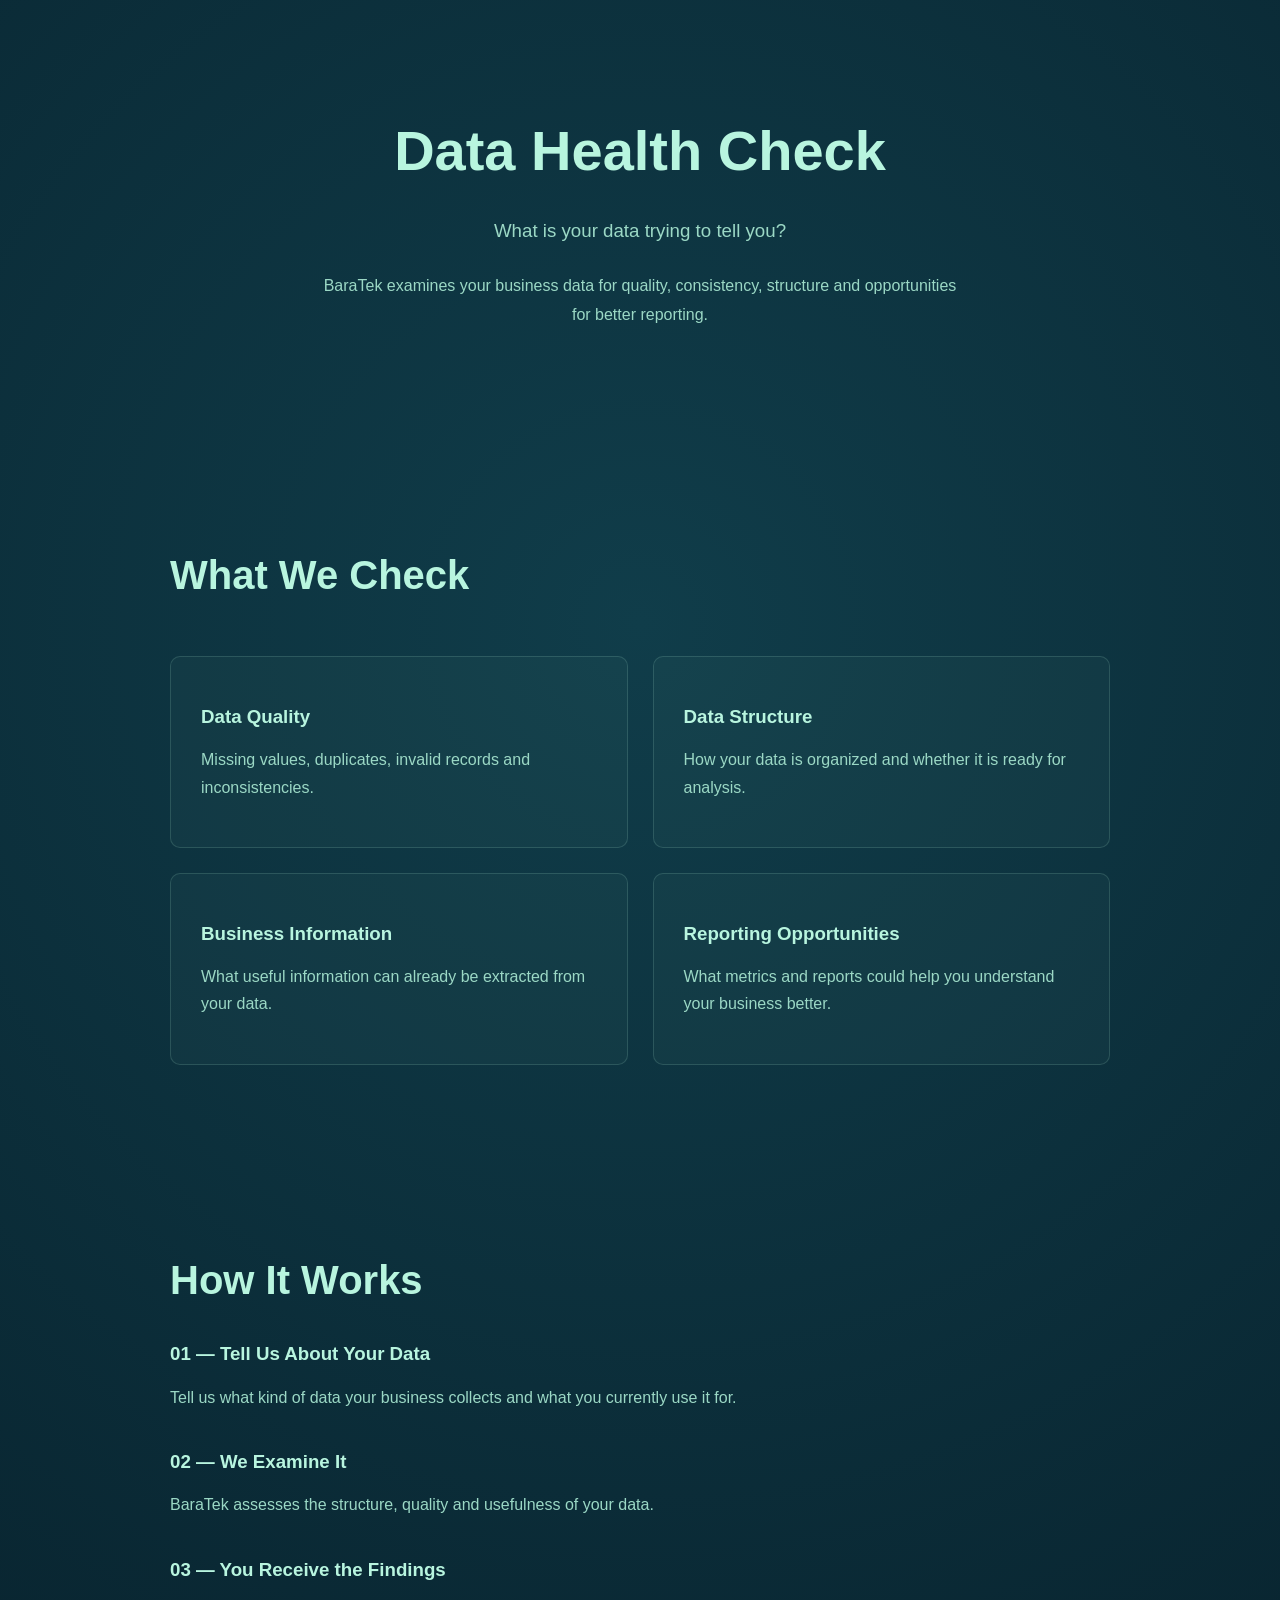
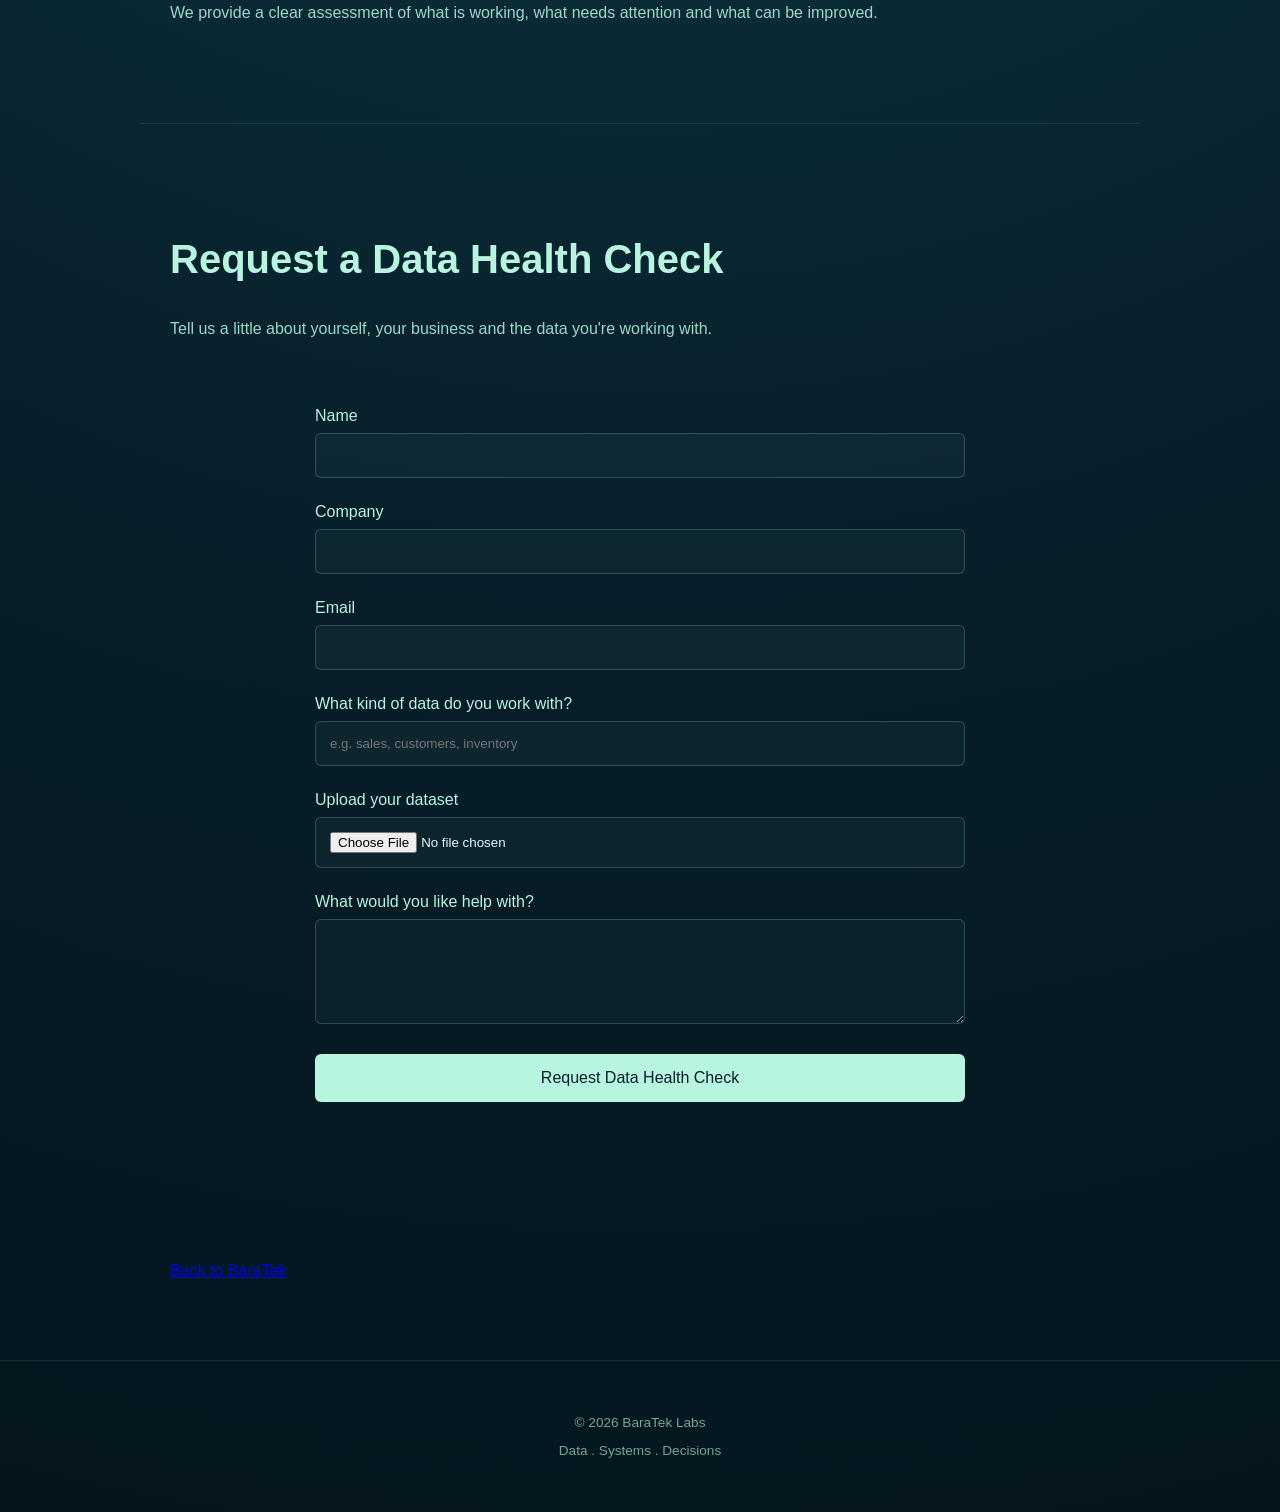
==== healthcheck.html @ 9053794a "Updated JavaScript logic for bt-website" ====
<!DOCTYPE html>
<html lang="en">

<head>
    <meta charset="UTF-8">
    <meta name="viewport" content="width=device-width, initial-scale=1.0">

    <title>Data Health Check | BaraTek Labs</title>

    <link rel="stylesheet" href="style.css">
</head>

<body>

    <!-- INTRODUCTION -->

    <div id="health-intro">

        <h1>Data Health Check</h1>

        <h3>What is your data trying to tell you?</h3>

        <p>
            BaraTek examines your business data for quality,
            consistency, structure and opportunities for better reporting.
        </p>

    </div>


    <!-- WHAT WE CHECK -->

    <div id="health-process">

        <h2>What We Check</h2>


        <div id="quality-check">

            <h3>Data Quality</h3>

            <p>
                Missing values, duplicates, invalid records
                and inconsistencies.
            </p>

        </div>


        <div id="structure-check">

            <h3>Data Structure</h3>

            <p>
                How your data is organized and whether it
                is ready for analysis.
            </p>

        </div>


        <div id="business-check">

            <h3>Business Information</h3>

            <p>
                What useful information can already be
                extracted from your data.
            </p>

        </div>


        <div id="reporting-check">

            <h3>Reporting Opportunities</h3>

            <p>
                What metrics and reports could help you
                understand your business better.
            </p>

        </div>

    </div>


    <!-- THE PROCESS -->

    <div id="process">

        <h2>How It Works</h2>

        <h3>01 — Tell Us About Your Data</h3>

        <p>
            Tell us what kind of data your business collects
            and what you currently use it for.
        </p>


        <h3>02 — We Examine It</h3>

        <p>
            BaraTek assesses the structure, quality and
            usefulness of your data.
        </p>


        <h3>03 — You Receive the Findings</h3>

        <p>
            We provide a clear assessment of what is working,
            what needs attention and what can be improved.
        </p>

    </div>


    <!-- REQUEST FORM -->

    <div id="health-action">

        <h2>Request a Data Health Check</h2>

        <p>
            Tell us a little about yourself, your business
            and the data you're working with.
        </p>


        <form id="health-form">

            <label for="name">
                Name
            </label>

            <input
                type="text"
                id="name"
                name="name"
            >


            <label for="company">
                Company
            </label>

            <input
                type="text"
                id="company"
                name="company"
            >


            <label for="email">
                Email
            </label>

            <input
                type="email"
                id="email"
                name="email"
            >


            <label for="data-type">
                What kind of data do you work with?
            </label>

            <input
                type="text"
                id="data-type"
                name="data-type"
                placeholder="e.g. sales, customers, inventory"
            >
            <label for="dataset">
            Upload your dataset
            </label>

            <input
            type="file"
            id="dataset"
            name="dataset"
            accept=".csv"
            >

            <label for="problem">
                What would you like help with?
            </label>

            <textarea
                id="problem"
                name="problem"
                rows="5"
            ></textarea>


            <button type="submit">
                Request Data Health Check
            </button>

        </form>
<div id="health-results">

    <h2>Data Health Check Results</h2>

    <div id="summary-results">

        <div>
            <h3>Dataset</h3>
            <p id="result-filename"></p>
        </div>

        <div>
            <h3>Rows</h3>
            <p id="result-rows"></p>
        </div>

        <div>
            <h3>Columns</h3>
            <p id="result-columns"></p>
        </div>

        <div>
            <h3>Completeness</h3>
            <p id="result-completeness"></p>
        </div>

        <div>
            <h3>Missing Values</h3>
            <p id="result-missing"></p>
        </div>

        <div>
            <h3>Duplicate Rows</h3>
            <p id="result-duplicates"></p>
        </div>

    </div>

    <h2>Column Analysis</h2>

    <div id="column-results"></div>

</div>
    </div>


    <!-- BACK TO MAIN SITE -->

    <div id="back">

        <a href="index.html">
            Back to BaraTek
        </a>

    </div>


    <!-- FOOTER -->

    <footer>

        <p>
            © 2026 BaraTek Labs
        </p>

        <p>
            Data . Systems . Decisions
        </p>

    </footer>

<script src="js/main.js"></script>
</body>

</html>
---- style.css ----
* {
    box-sizing: border-box;
}
html,
body {
    overflow-x: hidden;
}
body {
    margin: 0;

    color: #dffdf5;
    background: radial-gradient(
    circle at 50% 20%,
    #103d4a,
    #071f2a 60%,
    #04151d
);

    font-family: Arial, sans-serif;
}
#navbar {
    width: 100%;
    padding: 25px 40px;
    display: flex;
    justify-content: space-between;
    align-items: center;
}

#logo {
    color: #b8f5df;
    text-decoration: none;
    font-size: 1.3rem;
    font-weight: bold;
}

#nav-links {
    display: flex;
    gap: 30px;
}

#nav-links a {
    color: #9bd8c5;
    text-decoration: none;
}

#nav-links a:hover {
    color: #b8f5df;
}
#intro{
    text-align: center;
    color: #b8f5df;
    margin-top: 150px;
    margin-bottom: 200px;
    animation: float 5s ease-in-out infinite;
}
#intro::before {
    content: "";
    position: absolute;
    width: 250px;
    height: 250px;
    background: rgba(184, 245, 223, 0.08);
    border-radius: 50%;
    filter: blur(80px);
    left: 50%;
    top: 40%;
    transform: translate(-50%, -50%);
    z-index: -1;
}
#intro::after {
    content: "·    ·       ·        ·    ·";
    position: absolute;
    left: 50%;
    top: 15%;
    transform: translateX(-50%);
    color: rgba(184, 245, 223, 0.25);
    font-size: 1.5rem;
    letter-spacing: 20px;
    white-space: nowrap;
    animation: drift 8s ease-in-out infinite;
    z-index: -1;
}
#intro h1{
    animation: glow 4s ease-in-out infinite;
    font-size: 4rem;
    margin-bottom: 10px;
    text-shadow: 0 0 10px rgba(184, 245, 223, 0.35);
}
#intro h4 {
    font-size: 1.2rem;

    letter-spacing: 5px;

    font-weight: normal;

    margin-top: 0;
}
#intro p {
    max-width: 600px;

    margin: 30px auto;

    line-height: 1.7;

    color: #9bd8c5;
}
#services,
#health-check,
#contact {
    max-width: 1000px;

    margin: 0 auto;

    padding: 100px 30px;
}
#services h2,
#health-check h2,
#contact h2 {
    color: #b8f5df;

    font-size: 2.5rem;

    margin-bottom: 40px;
}
#services p,
#health-check p,
#contact p {
    color: #9bd8c5;

    line-height: 1.7;
}
#analytics,
#data-cleaning,
#data-solutions,
#reporting,
#data-quality {
     transition: transform 0.3s ease,
                border-color 0.3s ease;

    padding: 30px;

    margin-bottom: 20px;

    border: 1px solid rgba(184, 245, 223, 0.15);

    border-radius: 12px;

    background-color: rgba(184, 245, 223, 0.03);
}
#analytics:hover,
#data-cleaning:hover,
#data-solutions:hover,
#reporting:hover,
#data-quality:hover {
    transform: translateY(-5px);

    border-color: rgba(184, 245, 223, 0.5);
}
#analytics h3,
#data-cleaning h3,
#data-solutions h3,
#reporting h3,
#data-quality h3 {
    color: #b8f5df;

    margin-top: 0;
}
#health-check {
    text-align: center;

    margin-top: 100px;
    margin-bottom: 100px;

    border-top: 1px solid rgba(184, 245, 223, 0.15);
    border-bottom: 1px solid rgba(184, 245, 223, 0.15);
}
#health-check a {
    display: inline-block;

    margin-top: 30px;

    padding: 15px 25px;

    color: #071f2a;

    background-color: #b8f5df;

    text-decoration: none;

    border-radius: 8px;

    transition: transform 0.3s ease,
                box-shadow 0.3s ease;
}
#health-check a:hover {
    transform: translateY(-3px);

    box-shadow: 0 0 25px rgba(184, 245, 223, 0.35);
}
#contact {
    text-align: center;
}
footer {
    text-align: center;

    padding: 40px 20px;

    color: #6fa995;

    font-size: 0.85rem;

    border-top: 1px solid rgba(184, 245, 223, 0.1);
}
@keyframes float {
    0% {
        transform: translateY(0);
    }

    50% {
        transform: translateY(-10px);
    }

    100% {
        transform: translateY(0);
    }
}
@keyframes drift {
    0% {
        transform: translateX(-50%) translateY(0);
        opacity: 0.3;
    }

    50% {
        transform: translateX(-47%) translateY(-8px);
        opacity: 0.6;
    }

    100% {
        transform: translateX(-50%) translateY(0);
        opacity: 0.3;
    }
}
@keyframes glow {
    0% {
        text-shadow: 0 0 20px rgba(184, 245, 223, 0.25);
    }

    50% {
        text-shadow: 0 0 35px rgba(184, 245, 223, 0.5);
    }

    100% {
        text-shadow: 0 0 20px rgba(184, 245, 223, 0.25);
    }
}
/* FOUNDER */

#founder {
        border-top: 1px solid rgba(184, 245, 223, 0.08);
    border-bottom: 1px solid rgba(184, 245, 223, 0.08);
    max-width: 1000px;
    margin: 0 auto;
    padding: 100px 30px;
    display: flex;
    align-items: center;
    gap: 70px;
}

#founder-photo {
    flex: 1;
    position: relative;
}

#founder-photo img {
    border: 1px solid rgba(184, 245, 223, 0.25);
    border-radius: 5px;
    box-shadow: 0 0 40px rgba(184, 245, 223, 0.08);
    width: 100%;
    max-width: 300px;
    display: block;
}

#founder-message {
    flex: 1;
}

#founder-message h2 {
    color: #b8f5df;
    font-size: 2.5rem;
    margin-bottom: 10px;
}

#founder-message h4 {
    color: #6fa995;
    font-weight: normal;
    letter-spacing: 3px;
    margin-top: 0;
    margin-bottom: 30px;
}

#founder-message p {
    color: #9bd8c5;
    line-height: 1.8;
    margin-bottom: 20px;
}
#health-results {
    max-width: 1000px;
    margin: 0 auto;
    padding: 80px 30px;
    border-top: 1px solid rgba(184, 245, 223, 0.1);
}

#health-results h2 {
    color: #b8f5df;
    font-size: 2.5rem;
    margin-bottom: 40px;
}

#summary-results {
    display: grid;
    grid-template-columns: repeat(3, 1fr);
    gap: 20px;
    margin-bottom: 60px;
}

#summary-results > div {
    padding: 25px;
    border: 1px solid rgba(184, 245, 223, 0.15);
    background-color: rgba(184, 245, 223, 0.03);
    border-radius: 10px;
}

#summary-results h3 {
    color: #b8f5df;
    font-size: 0.9rem;
    font-weight: normal;
    letter-spacing: 1px;
}

#summary-results p {
    color: #dffdf5;
    font-size: 1.4rem;
    margin-bottom: 0;
}

#column-results {
    overflow-x: auto;
}

#column-results table {
    width: 100%;
    border-collapse: collapse;
}

#column-results th,
#column-results td {
    padding: 15px;
    text-align: left;
    border-bottom: 1px solid rgba(184, 245, 223, 0.1);
}

#column-results th {
    color: #b8f5df;
}

#column-results td {
    color: #9bd8c5;
}

#health-results {
    display: none;
}

@media (max-width: 700px) {

    #summary-results {
        grid-template-columns: 1fr;
    }

}
@media (max-width: 700px) {
    #health-intro,
#health-process,
#process,
#health-action,
#back {
    padding: 60px 25px;
}

#health-intro h1 {
    font-size: 2.5rem;
}

#health-process {
    grid-template-columns: 1fr;
}

#health-process h2 {
    grid-column: auto;
}

#process h2,
#health-action h2 {
    font-size: 2rem;
}
    #navbar {
    padding: 20px 25px;
}

#nav-links {
    gap: 15px;
}

#nav-links a {
    font-size: 0.85rem;
}
    #intro {
        margin-top: 100px;
        margin-bottom: 100px;
        padding: 0 20px;
    }

    #intro h1 {
        font-size: 2.5rem;
    }

    #intro h4 {
        font-size: 0.9rem;
        letter-spacing: 3px;
    }

    #founder {
        flex-direction: column;
        padding: 70px 25px;
        gap: 40px;
    }

    #founder-photo img {
        max-width: 100%;
    }

    #founder-message h2 {
        font-size: 2rem;
    }

    #services,
    #health-check,
    #contact {
        padding: 70px 25px;
    }

    #services h2,
    #health-check h2,
    #contact h2 {
        font-size: 2rem;
    }
}
/* HEALTH CHECK PAGE */

#health-intro,
#health-process,
#process,
#health-action,
#back {
    max-width: 1000px;
    margin: 0 auto;
    padding: 80px 30px;
}

#health-intro {
    text-align: center;
}

#health-intro h1 {
    color: #b8f5df;
    font-size: 3.5rem;
}

#health-intro h3 {
    color: #9bd8c5;
    font-weight: normal;
}

#health-intro p {
    max-width: 650px;
    margin: 30px auto;
    line-height: 1.8;
    color: #9bd8c5;
}
#health-process {
    display: grid;
    grid-template-columns: repeat(2, 1fr);
    gap: 25px;
}

#health-process h2 {
    grid-column: 1 / -1;
    color: #b8f5df;
    font-size: 2.5rem;
}

#quality-check,
#structure-check,
#business-check,
#reporting-check {
    padding: 30px;
    border: 1px solid rgba(184, 245, 223, 0.15);
    background-color: rgba(184, 245, 223, 0.03);
    border-radius: 10px;
}

#health-process h3 {
    color: #b8f5df;
}

#health-process p {
    color: #9bd8c5;
    line-height: 1.7;
}
#process h2,
#health-action h2 {
    color: #b8f5df;
    font-size: 2.5rem;
}

#process h3 {
    color: #b8f5df;
    margin-top: 40px;
}

#process p {
    color: #9bd8c5;
    line-height: 1.7;
}
#health-action {
    border-top: 1px solid rgba(184, 245, 223, 0.1);
}

#health-action > p {
    color: #9bd8c5;
    line-height: 1.7;
}

#health-action form {
    display: flex;
    flex-direction: column;
    margin-top: 40px;
    max-width: 650px;
    margin-left: auto;
    margin-right: auto;
}

#health-action label {
    color: #b8f5df;
    margin-top: 25px;
    margin-bottom: 8px;
}

#health-action input,
#health-action textarea {
    padding: 14px;
    color: #dffdf5;
    background-color: rgba(184, 245, 223, 0.04);
    border: 1px solid rgba(184, 245, 223, 0.2);
    border-radius: 6px;
    font-family: inherit;
}

#health-action input:focus,
#health-action textarea:focus {
    outline: none;
    border-color: #b8f5df;
}

#health-action button {
    margin-top: 30px;
    padding: 15px;
    border: none;
    border-radius: 6px;
    color: #071f2a;
    background-color: #b8f5df;
    font-size: 1rem;
    cursor: pointer;
}
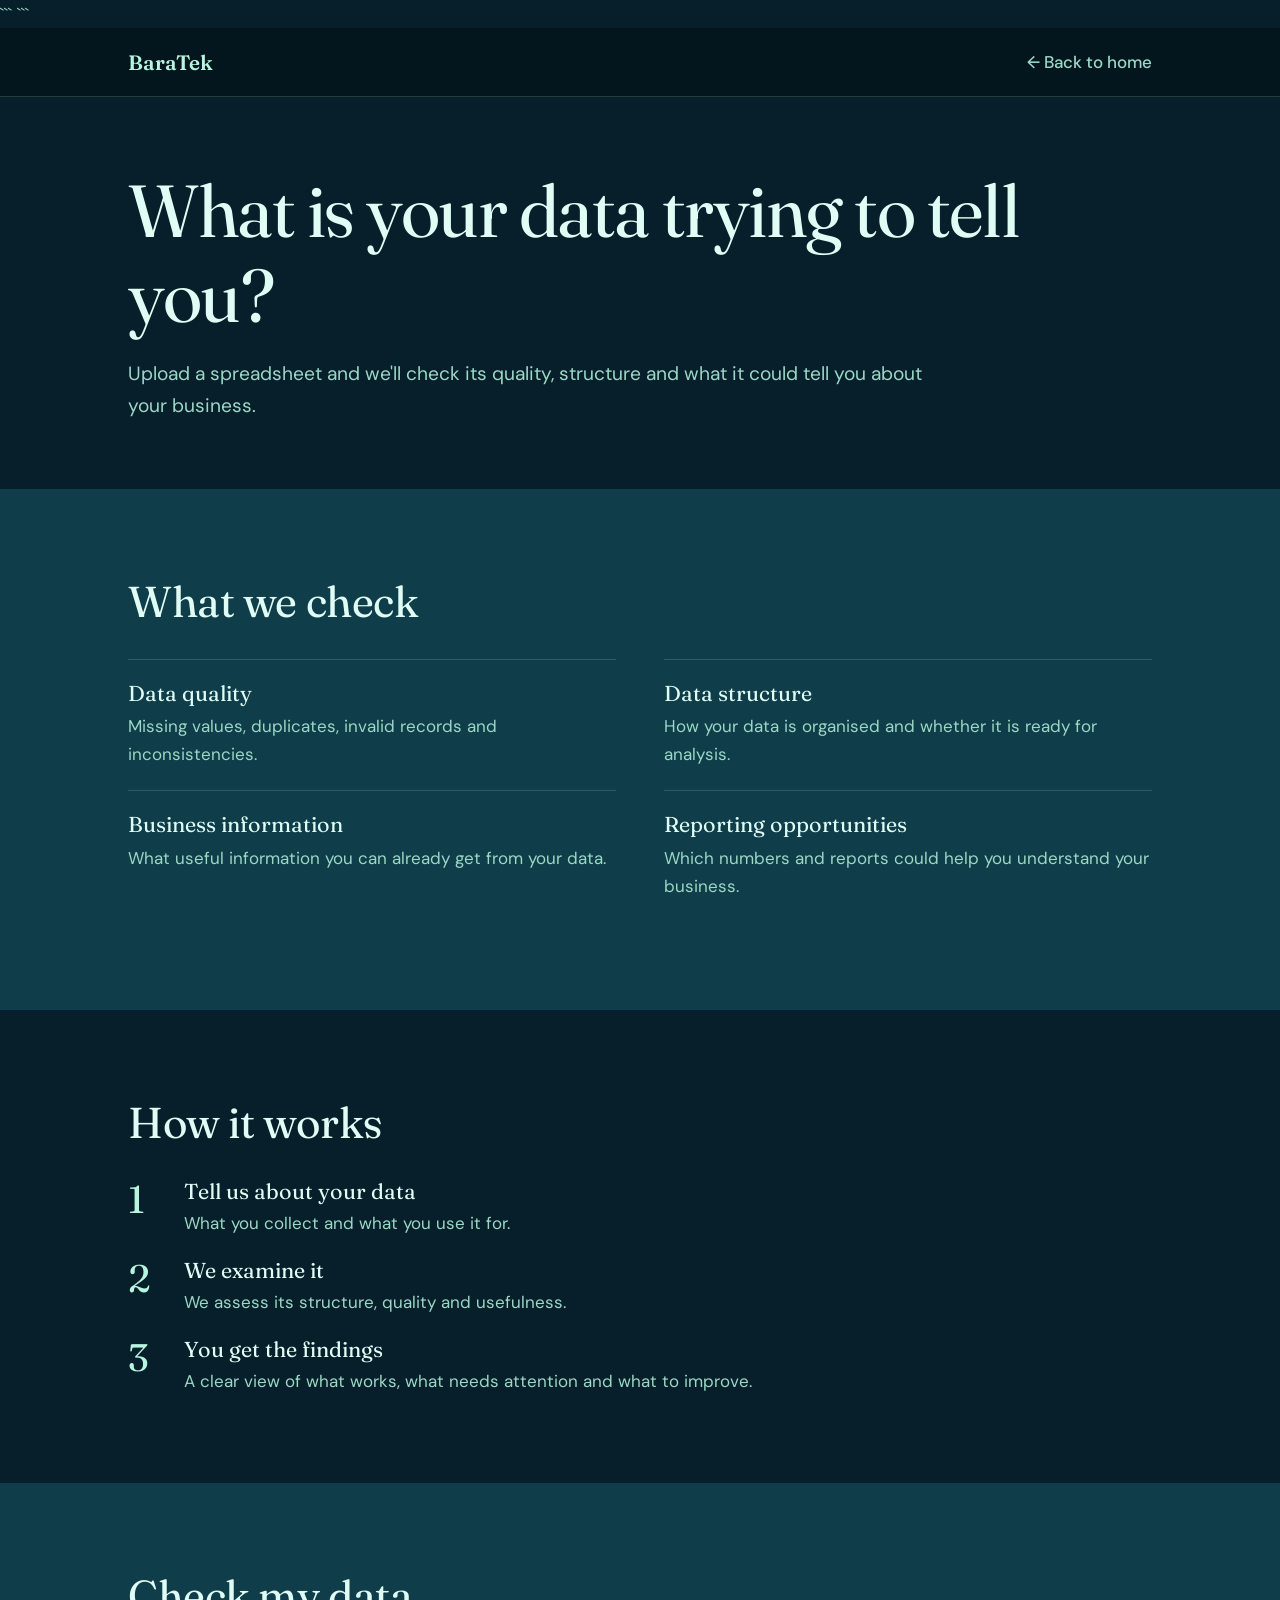
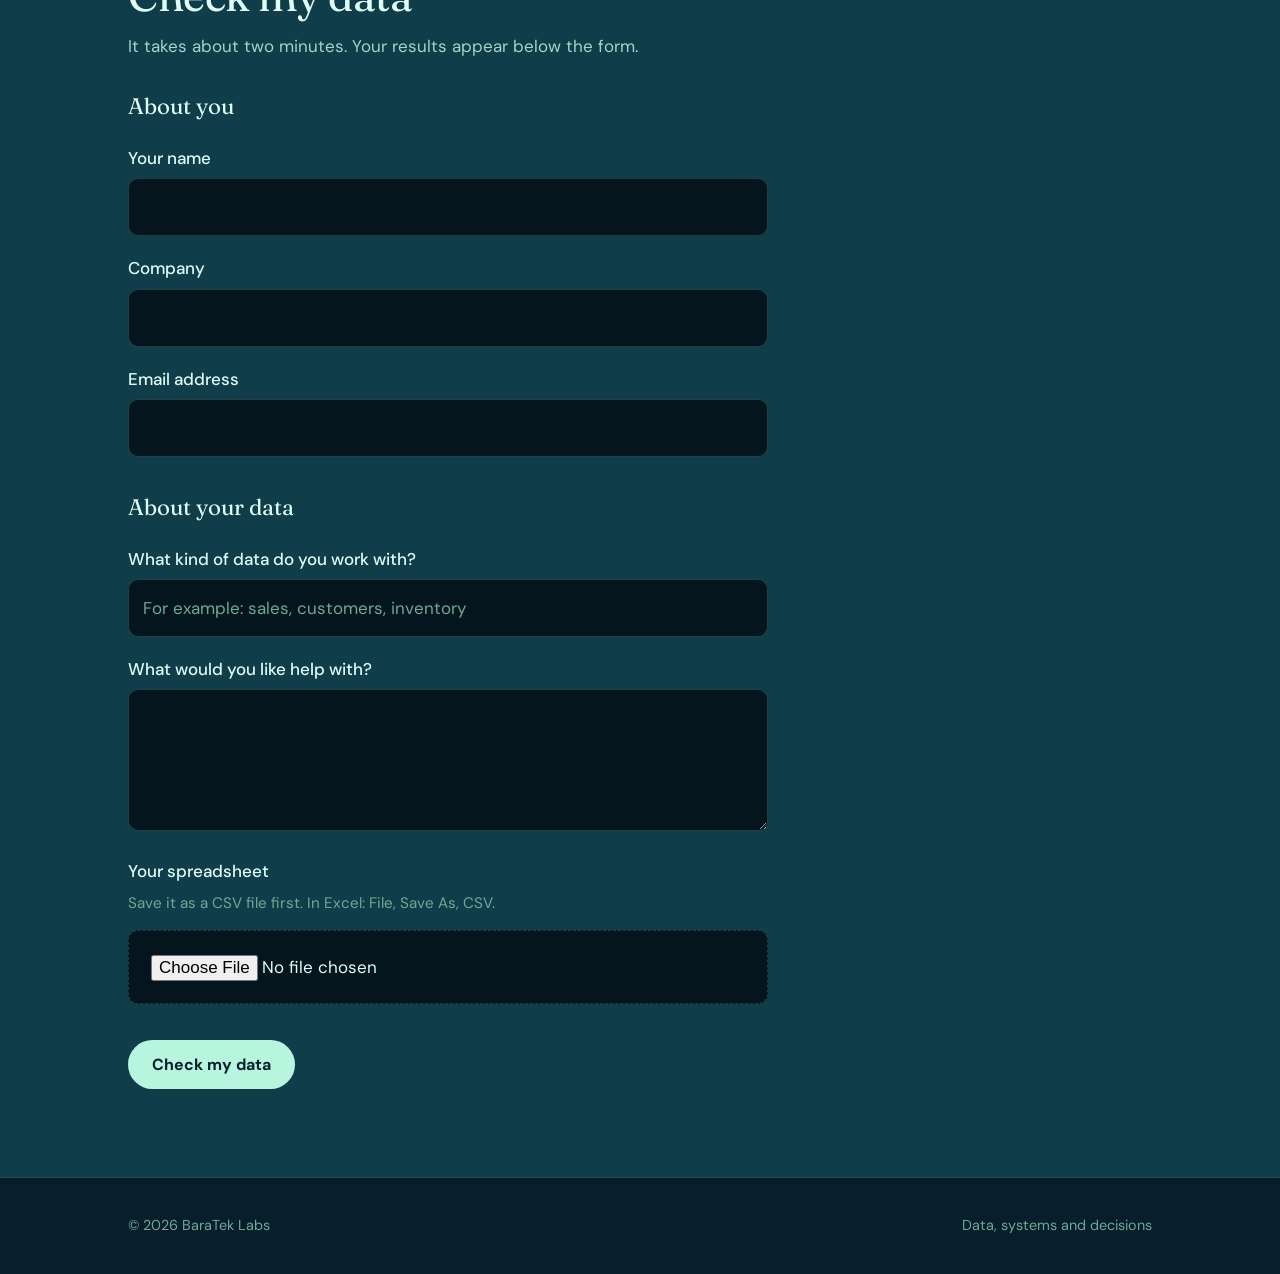
==== commit 41394b57: "Add files via upload" ====
--- a/healthcheck.html
+++ b/healthcheck.html
@@ -1,278 +1,134 @@
 <!DOCTYPE html>
 <html lang="en">
-
 <head>
     <meta charset="UTF-8">
     <meta name="viewport" content="width=device-width, initial-scale=1.0">
 
-    <title>Data Health Check | BaraTek Labs</title>
+```
+<title>CSV Data Health Check | BaraTek Labs</title>
 
-    <link rel="stylesheet" href="style.css">
+<meta name="description" content="Check your CSV data for missing values, duplicate rows and data quality issues with BaraTek Labs' Data Health Check.">
+
+<meta name="robots" content="index, follow">
+
+<meta name="theme-color" content="#0b3142">
+
+<link rel="icon" href="images/favicon.ico" type="image/x-icon">
+
+<!-- Open Graph: social sharing -->
+<meta property="og:type" content="website">
+<meta property="og:site_name" content="BaraTek Labs">
+<meta property="og:title" content="CSV Data Health Check | BaraTek Labs">
+<meta property="og:description" content="Check your CSV data for missing values, duplicate rows and data quality issues.">
+<meta property="og:image" content="https://bara-tek-labs.github.io/BT-website/images/logo.png">
+<meta property="og:url" content="https://bara-tek-labs.github.io/BT-website/healthcheck.html">
+
+
+<link rel="canonical" href="https://bara-tek-labs.github.io/BT-website/healthcheck.html">
+
+<link rel="stylesheet" href="style.css">
+```
+
 </head>
 
 <body>
 
-    <!-- INTRODUCTION -->
+<header class="nav">
+  <div class="wrap">
+    <a href="index.html" class="logo">BaraTek</a>
+    <nav class="links" aria-label="Main">
+      <a href="index.html">&larr; Back to home</a>
+    </nav>
+  </div>
+</header>
 
-    <div id="health-intro">
+<main>
+  <section class="page-head">
+    <div class="wrap">
+      <h1>What is your data trying to tell you?</h1>
+      <p>Upload a spreadsheet and we'll check its quality, structure and what it could tell you about your business.</p>
+    </div>
+  </section>
 
-        <h1>Data Health Check</h1>
+  <section class="band">
+    <div class="wrap">
+      <h2>What we check</h2>
+      <div class="checks">
+        <div><h3>Data quality</h3><p>Missing values, duplicates, invalid records and inconsistencies.</p></div>
+        <div><h3>Data structure</h3><p>How your data is organised and whether it is ready for analysis.</p></div>
+        <div><h3>Business information</h3><p>What useful information you can already get from your data.</p></div>
+        <div><h3>Reporting opportunities</h3><p>Which numbers and reports could help you understand your business.</p></div>
+      </div>
+    </div>
+  </section>
 
-        <h3>What is your data trying to tell you?</h3>
+  <section>
+    <div class="wrap">
+      <h2>How it works</h2>
+      <ol class="steps">
+        <li><div><h3>Tell us about your data</h3><p>What you collect and what you use it for.</p></div></li>
+        <li><div><h3>We examine it</h3><p>We assess its structure, quality and usefulness.</p></div></li>
+        <li><div><h3>You get the findings</h3><p>A clear view of what works, what needs attention and what to improve.</p></div></li>
+      </ol>
+    </div>
+  </section>
 
-        <p>
-            BaraTek examines your business data for quality,
-            consistency, structure and opportunities for better reporting.
-        </p>
+  <section id="health-action" class="band">
+    <div class="wrap">
+      <h2>Check my data</h2>
+      <p style="margin-top:12px">It takes about two minutes. Your results appear below the form.</p>
 
+      <form id="health-form" novalidate>
+        <fieldset>
+          <legend>About you</legend>
+          <label for="name">Your name</label>
+          <input type="text" id="name" name="name" autocomplete="name" required>
+          <label for="company">Company</label>
+          <input type="text" id="company" name="company" autocomplete="organization" required>
+          <label for="email">Email address</label>
+          <input type="email" id="email" name="email" autocomplete="email" required>
+        </fieldset>
+
+        <fieldset>
+          <legend>About your data</legend>
+          <label for="data-type">What kind of data do you work with?</label>
+          <input type="text" id="data-type" name="data-type" placeholder="For example: sales, customers, inventory" required>
+          <label for="problem">What would you like help with?</label>
+          <textarea id="problem" name="problem" rows="4" required></textarea>
+          <label for="dataset">Your spreadsheet</label>
+          <p class="hint">Save it as a CSV file first. In Excel: File, Save As, CSV.</p>
+          <input type="file" id="dataset" name="dataset" accept=".csv" required>
+        </fieldset>
+
+        <button type="submit" class="btn" id="submit-btn">Check my data</button>
+        <div id="form-msg" class="msg" role="status" aria-live="polite" hidden></div>
+      </form>
+
+      <div id="health-results" hidden tabindex="-1">
+        <h2>Your results</h2>
+        <p class="verdict" id="verdict"></p>
+        <div id="summary-results">
+          <div><span>File</span><b id="result-filename"></b></div>
+          <div><span>Rows</span><b id="result-rows"></b></div>
+          <div><span>Columns</span><b id="result-columns"></b></div>
+          <div><span>Complete</span><b id="result-completeness"></b></div>
+          <div><span>Missing values</span><b id="result-missing"></b></div>
+          <div><span>Duplicate rows</span><b id="result-duplicates"></b></div>
+        </div>
+        <h2 style="font-size:1.6rem;margin-bottom:16px">Column by column</h2>
+        <div id="column-results"></div>
+      </div>
     </div>
+  </section>
+</main>
 
-
-    <!-- WHAT WE CHECK -->
-
-    <div id="health-process">
-
-        <h2>What We Check</h2>
-
-
-        <div id="quality-check">
-
-            <h3>Data Quality</h3>
-
-            <p>
-                Missing values, duplicates, invalid records
-                and inconsistencies.
-            </p>
-
-        </div>
-
-
-        <div id="structure-check">
-
-            <h3>Data Structure</h3>
-
-            <p>
-                How your data is organized and whether it
-                is ready for analysis.
-            </p>
-
-        </div>
-
-
-        <div id="business-check">
-
-            <h3>Business Information</h3>
-
-            <p>
-                What useful information can already be
-                extracted from your data.
-            </p>
-
-        </div>
-
-
-        <div id="reporting-check">
-
-            <h3>Reporting Opportunities</h3>
-
-            <p>
-                What metrics and reports could help you
-                understand your business better.
-            </p>
-
-        </div>
-
-    </div>
-
-
-    <!-- THE PROCESS -->
-
-    <div id="process">
-
-        <h2>How It Works</h2>
-
-        <h3>01 — Tell Us About Your Data</h3>
-
-        <p>
-            Tell us what kind of data your business collects
-            and what you currently use it for.
-        </p>
-
-
-        <h3>02 — We Examine It</h3>
-
-        <p>
-            BaraTek assesses the structure, quality and
-            usefulness of your data.
-        </p>
-
-
-        <h3>03 — You Receive the Findings</h3>
-
-        <p>
-            We provide a clear assessment of what is working,
-            what needs attention and what can be improved.
-        </p>
-
-    </div>
-
-
-    <!-- REQUEST FORM -->
-
-    <div id="health-action">
-
-        <h2>Request a Data Health Check</h2>
-
-        <p>
-            Tell us a little about yourself, your business
-            and the data you're working with.
-        </p>
-
-
-        <form id="health-form">
-
-            <label for="name">
-                Name
-            </label>
-
-            <input
-                type="text"
-                id="name"
-                name="name"
-            >
-
-
-            <label for="company">
-                Company
-            </label>
-
-            <input
-                type="text"
-                id="company"
-                name="company"
-            >
-
-
-            <label for="email">
-                Email
-            </label>
-
-            <input
-                type="email"
-                id="email"
-                name="email"
-            >
-
-
-            <label for="data-type">
-                What kind of data do you work with?
-            </label>
-
-            <input
-                type="text"
-                id="data-type"
-                name="data-type"
-                placeholder="e.g. sales, customers, inventory"
-            >
-            <label for="dataset">
-            Upload your dataset
-            </label>
-
-            <input
-            type="file"
-            id="dataset"
-            name="dataset"
-            accept=".csv"
-            >
-
-            <label for="problem">
-                What would you like help with?
-            </label>
-
-            <textarea
-                id="problem"
-                name="problem"
-                rows="5"
-            ></textarea>
-
-
-            <button type="submit">
-                Request Data Health Check
-            </button>
-
-        </form>
-<div id="health-results">
-
-    <h2>Data Health Check Results</h2>
-
-    <div id="summary-results">
-
-        <div>
-            <h3>Dataset</h3>
-            <p id="result-filename"></p>
-        </div>
-
-        <div>
-            <h3>Rows</h3>
-            <p id="result-rows"></p>
-        </div>
-
-        <div>
-            <h3>Columns</h3>
-            <p id="result-columns"></p>
-        </div>
-
-        <div>
-            <h3>Completeness</h3>
-            <p id="result-completeness"></p>
-        </div>
-
-        <div>
-            <h3>Missing Values</h3>
-            <p id="result-missing"></p>
-        </div>
-
-        <div>
-            <h3>Duplicate Rows</h3>
-            <p id="result-duplicates"></p>
-        </div>
-
-    </div>
-
-    <h2>Column Analysis</h2>
-
-    <div id="column-results"></div>
-
-</div>
-    </div>
-
-
-    <!-- BACK TO MAIN SITE -->
-
-    <div id="back">
-
-        <a href="index.html">
-            Back to BaraTek
-        </a>
-
-    </div>
-
-
-    <!-- FOOTER -->
-
-    <footer>
-
-        <p>
-            © 2026 BaraTek Labs
-        </p>
-
-        <p>
-            Data . Systems . Decisions
-        </p>
-
-    </footer>
+<footer>
+  <div class="wrap">
+    <p>&copy; 2026 BaraTek Labs</p>
+    <p>Data, systems and decisions</p>
+  </div>
+</footer>
 
 <script src="js/main.js"></script>
 </body>
-
-</html>+</html>
--- a/style.css
+++ b/style.css
@@ -1,583 +1,137 @@
-* {
-    box-sizing: border-box;
-}
-html,
-body {
-    overflow-x: hidden;
-}
-body {
-    margin: 0;
+@import url("https://fonts.googleapis.com/css2?family=Fraunces:opsz,wght@9..144,400;9..144,600&family=DM+Sans:wght@400;500;700&display=swap");
 
-    color: #dffdf5;
-    background: radial-gradient(
-    circle at 50% 20%,
-    #103d4a,
-    #071f2a 60%,
-    #04151d
-);
-
-    font-family: Arial, sans-serif;
-}
-#navbar {
-    width: 100%;
-    padding: 25px 40px;
-    display: flex;
-    justify-content: space-between;
-    align-items: center;
+:root {
+  --deep: #04151d;
+  --base: #071f2a;
+  --teal: #103d4a;
+  --mint: #b8f5df;
+  --sage: #9bd8c5;
+  --muted: #6fa995;
+  --ice: #dffdf5;
+  --line: rgba(184, 245, 223, 0.18);
+  --serif: "Fraunces", Georgia, serif;
+  --sans: "DM Sans", system-ui, sans-serif;
 }
 
-#logo {
-    color: #b8f5df;
-    text-decoration: none;
-    font-size: 1.3rem;
-    font-weight: bold;
+* { box-sizing: border-box; }
+html { scroll-behavior: smooth; scroll-padding-top: 90px; }
+body {
+  margin: 0;
+  background: var(--base);
+  color: var(--sage);
+  font: 1.0625rem/1.65 var(--sans);
 }
+h1, h2, h3 { font-family: var(--serif); color: var(--ice); font-weight: 400; line-height: 1.15; margin: 0; }
+h1 { font-size: clamp(2.6rem, 6vw, 4.6rem); letter-spacing: -0.02em; }
+h2 { font-size: clamp(1.9rem, 3.5vw, 2.7rem); letter-spacing: -0.01em; }
+h3 { font-size: 1.35rem; }
+p { margin: 0 0 1em; max-width: 62ch; }
+a { color: var(--mint); }
+:focus-visible { outline: 3px solid var(--mint); outline-offset: 3px; }
 
-#nav-links {
-    display: flex;
-    gap: 30px;
+.wrap { max-width: 1080px; margin: 0 auto; padding: 0 28px; }
+section { padding: 88px 0; }
+.band { background: var(--teal); }
+
+/* NAV */
+.nav { position: sticky; top: 0; z-index: 10; background: rgba(4, 21, 29, 0.92); backdrop-filter: blur(8px); border-bottom: 1px solid var(--line); }
+.nav .wrap { display: flex; align-items: center; justify-content: space-between; gap: 20px; height: 68px; }
+.logo { font: 600 1.3rem var(--serif); color: var(--mint); text-decoration: none; }
+.links { display: flex; align-items: center; gap: 26px; }
+.links a { color: var(--sage); text-decoration: none; font-weight: 500; }
+.links a:hover { color: var(--mint); }
+
+/* BUTTONS */
+.btn { display: inline-block; padding: 14px 24px; border: 0; border-radius: 999px; background: var(--mint); color: var(--base); font: 700 1rem var(--sans); text-decoration: none; cursor: pointer; }
+.btn:hover { background: var(--ice); }
+.btn[disabled] { opacity: 0.6; cursor: wait; }
+.links .btn { padding: 10px 18px; color: var(--base); }
+.links .btn:hover { color: var(--base); }
+.text-link { font-weight: 500; }
+
+/* HERO */
+.hero { padding: 96px 0 80px; background: radial-gradient(circle at 80% 10%, var(--teal), var(--base) 60%); }
+.hero .wrap { display: grid; grid-template-columns: 1.15fr 0.85fr; gap: 56px; align-items: center; }
+.hero p.lead { font-size: 1.25rem; margin: 28px 0 32px; color: var(--sage); }
+.hero .actions { display: flex; flex-wrap: wrap; align-items: center; gap: 24px; }
+
+.report { background: var(--deep); border: 1px solid var(--line); border-radius: 18px; padding: 26px; }
+.report small { color: var(--muted); display: block; margin-bottom: 18px; }
+.report .score { font: 400 3.4rem var(--serif); color: var(--ice); line-height: 1; }
+.report .bar { height: 10px; border-radius: 6px; background: var(--teal); margin: 14px 0 22px; overflow: hidden; }
+.report .bar i { display: block; height: 100%; width: 94%; background: var(--mint); }
+.report ul { list-style: none; margin: 0; padding: 0; }
+.report li { display: flex; justify-content: space-between; padding: 12px 0; border-top: 1px solid var(--line); }
+.report li b { color: var(--ice); }
+
+/* SERVICES: plain-language rows */
+.rows { margin-top: 40px; border-top: 1px solid var(--line); }
+.row { display: grid; grid-template-columns: 1fr 1.4fr; gap: 28px; padding: 28px 0; border-bottom: 1px solid var(--line); }
+.row p { margin: 0; }
+.row .you { font: 400 1.5rem/1.25 var(--serif); color: var(--ice); }
+.row .we { display: block; color: var(--mint); font-weight: 700; margin-bottom: 4px; }
+
+/* FOUNDER */
+.founder .wrap { display: grid; grid-template-columns: 300px 1fr; gap: 60px; align-items: center; }
+.founder img { width: 100%; border-radius: 18px; display: block; }
+.founder h2 { margin-bottom: 8px; }
+.role { color: var(--muted); margin-bottom: 24px; }
+
+/* CTA + CONTACT */
+.cta { text-align: left; }
+.cta .wrap { display: flex; flex-wrap: wrap; align-items: center; justify-content: space-between; gap: 28px; }
+.cta p { margin-bottom: 0; }
+.contact a { font: 400 clamp(1.4rem, 3vw, 2rem) var(--serif); color: var(--mint); }
+
+footer { border-top: 1px solid var(--line); padding: 36px 0; color: var(--muted); font-size: 0.9rem; }
+footer .wrap { display: flex; flex-wrap: wrap; justify-content: space-between; gap: 12px; }
+footer p { margin: 0; }
+
+/* HEALTH CHECK PAGE */
+.page-head { padding: 72px 0 48px; }
+.page-head p { font-size: 1.2rem; margin-top: 20px; }
+.checks { display: grid; grid-template-columns: repeat(2, 1fr); gap: 0 48px; margin-top: 32px; }
+.checks div { padding: 22px 0; border-top: 1px solid var(--line); }
+.checks p { margin: 6px 0 0; }
+.steps { list-style: none; counter-reset: s; padding: 0; margin: 32px 0 0; display: grid; gap: 22px; }
+.steps li { counter-increment: s; display: grid; grid-template-columns: 56px 1fr; align-items: start; }
+.steps li::before { content: counter(s); font: 400 2.4rem/1 var(--serif); color: var(--mint); }
+.steps p { margin: 4px 0 0; }
+
+form { max-width: 640px; margin-top: 32px; }
+fieldset { border: 0; padding: 0; margin: 0 0 36px; }
+legend { font: 400 1.4rem var(--serif); color: var(--ice); padding: 0; margin-bottom: 6px; }
+.hint { color: var(--muted); font-size: 0.95rem; margin: 0 0 14px; }
+label { display: block; color: var(--ice); font-weight: 500; margin: 18px 0 6px; }
+input, textarea { width: 100%; padding: 14px; background: var(--deep); color: var(--ice); border: 1px solid var(--line); border-radius: 10px; font: inherit; }
+input::placeholder, textarea::placeholder { color: var(--muted); }
+input:focus, textarea:focus { border-color: var(--mint); }
+input[type="file"] { padding: 22px; border-style: dashed; cursor: pointer; }
+.msg { margin-top: 18px; padding: 14px 16px; border-radius: 10px; border: 1px solid var(--line); background: var(--deep); }
+.msg.error { border-color: #f0a6a6; color: #ffd6d6; }
+.msg[hidden], #health-results[hidden] { display: none; }
+
+#health-results { margin-top: 24px; padding-top: 56px; border-top: 1px solid var(--line); }
+.verdict { font: 400 1.5rem/1.35 var(--serif); color: var(--ice); margin: 18px 0 32px; max-width: 34ch; }
+#summary-results { display: grid; grid-template-columns: repeat(3, 1fr); gap: 16px; margin-bottom: 44px; }
+#summary-results div { padding: 20px; background: var(--deep); border: 1px solid var(--line); border-radius: 14px; }
+#summary-results span { display: block; font-size: 0.95rem; color: var(--muted); }
+#summary-results b { font: 400 1.9rem var(--serif); color: var(--ice); word-break: break-word; }
+#column-results { overflow-x: auto; }
+table { width: 100%; border-collapse: collapse; }
+th, td { padding: 14px 12px; text-align: left; border-bottom: 1px solid var(--line); }
+th { color: var(--mint); }
+.ok { color: var(--mint); }
+.warn { color: #ffd98a; }
+
+@media (max-width: 760px) {
+  section { padding: 60px 0; }
+  .hero .wrap, .founder .wrap, .row, .checks { grid-template-columns: 1fr; }
+  .hero .wrap { gap: 40px; }
+  .founder .wrap { gap: 28px; }
+  .founder img { max-width: 260px; }
+  .links { gap: 14px; }
+  .links .hide-sm { display: none; }
+  #summary-results { grid-template-columns: 1fr 1fr; }
 }
-
-#nav-links a {
-    color: #9bd8c5;
-    text-decoration: none;
-}
-
-#nav-links a:hover {
-    color: #b8f5df;
-}
-#intro{
-    text-align: center;
-    color: #b8f5df;
-    margin-top: 150px;
-    margin-bottom: 200px;
-    animation: float 5s ease-in-out infinite;
-}
-#intro::before {
-    content: "";
-    position: absolute;
-    width: 250px;
-    height: 250px;
-    background: rgba(184, 245, 223, 0.08);
-    border-radius: 50%;
-    filter: blur(80px);
-    left: 50%;
-    top: 40%;
-    transform: translate(-50%, -50%);
-    z-index: -1;
-}
-#intro::after {
-    content: "·    ·       ·        ·    ·";
-    position: absolute;
-    left: 50%;
-    top: 15%;
-    transform: translateX(-50%);
-    color: rgba(184, 245, 223, 0.25);
-    font-size: 1.5rem;
-    letter-spacing: 20px;
-    white-space: nowrap;
-    animation: drift 8s ease-in-out infinite;
-    z-index: -1;
-}
-#intro h1{
-    animation: glow 4s ease-in-out infinite;
-    font-size: 4rem;
-    margin-bottom: 10px;
-    text-shadow: 0 0 10px rgba(184, 245, 223, 0.35);
-}
-#intro h4 {
-    font-size: 1.2rem;
-
-    letter-spacing: 5px;
-
-    font-weight: normal;
-
-    margin-top: 0;
-}
-#intro p {
-    max-width: 600px;
-
-    margin: 30px auto;
-
-    line-height: 1.7;
-
-    color: #9bd8c5;
-}
-#services,
-#health-check,
-#contact {
-    max-width: 1000px;
-
-    margin: 0 auto;
-
-    padding: 100px 30px;
-}
-#services h2,
-#health-check h2,
-#contact h2 {
-    color: #b8f5df;
-
-    font-size: 2.5rem;
-
-    margin-bottom: 40px;
-}
-#services p,
-#health-check p,
-#contact p {
-    color: #9bd8c5;
-
-    line-height: 1.7;
-}
-#analytics,
-#data-cleaning,
-#data-solutions,
-#reporting,
-#data-quality {
-     transition: transform 0.3s ease,
-                border-color 0.3s ease;
-
-    padding: 30px;
-
-    margin-bottom: 20px;
-
-    border: 1px solid rgba(184, 245, 223, 0.15);
-
-    border-radius: 12px;
-
-    background-color: rgba(184, 245, 223, 0.03);
-}
-#analytics:hover,
-#data-cleaning:hover,
-#data-solutions:hover,
-#reporting:hover,
-#data-quality:hover {
-    transform: translateY(-5px);
-
-    border-color: rgba(184, 245, 223, 0.5);
-}
-#analytics h3,
-#data-cleaning h3,
-#data-solutions h3,
-#reporting h3,
-#data-quality h3 {
-    color: #b8f5df;
-
-    margin-top: 0;
-}
-#health-check {
-    text-align: center;
-
-    margin-top: 100px;
-    margin-bottom: 100px;
-
-    border-top: 1px solid rgba(184, 245, 223, 0.15);
-    border-bottom: 1px solid rgba(184, 245, 223, 0.15);
-}
-#health-check a {
-    display: inline-block;
-
-    margin-top: 30px;
-
-    padding: 15px 25px;
-
-    color: #071f2a;
-
-    background-color: #b8f5df;
-
-    text-decoration: none;
-
-    border-radius: 8px;
-
-    transition: transform 0.3s ease,
-                box-shadow 0.3s ease;
-}
-#health-check a:hover {
-    transform: translateY(-3px);
-
-    box-shadow: 0 0 25px rgba(184, 245, 223, 0.35);
-}
-#contact {
-    text-align: center;
-}
-footer {
-    text-align: center;
-
-    padding: 40px 20px;
-
-    color: #6fa995;
-
-    font-size: 0.85rem;
-
-    border-top: 1px solid rgba(184, 245, 223, 0.1);
-}
-@keyframes float {
-    0% {
-        transform: translateY(0);
-    }
-
-    50% {
-        transform: translateY(-10px);
-    }
-
-    100% {
-        transform: translateY(0);
-    }
-}
-@keyframes drift {
-    0% {
-        transform: translateX(-50%) translateY(0);
-        opacity: 0.3;
-    }
-
-    50% {
-        transform: translateX(-47%) translateY(-8px);
-        opacity: 0.6;
-    }
-
-    100% {
-        transform: translateX(-50%) translateY(0);
-        opacity: 0.3;
-    }
-}
-@keyframes glow {
-    0% {
-        text-shadow: 0 0 20px rgba(184, 245, 223, 0.25);
-    }
-
-    50% {
-        text-shadow: 0 0 35px rgba(184, 245, 223, 0.5);
-    }
-
-    100% {
-        text-shadow: 0 0 20px rgba(184, 245, 223, 0.25);
-    }
-}
-/* FOUNDER */
-
-#founder {
-        border-top: 1px solid rgba(184, 245, 223, 0.08);
-    border-bottom: 1px solid rgba(184, 245, 223, 0.08);
-    max-width: 1000px;
-    margin: 0 auto;
-    padding: 100px 30px;
-    display: flex;
-    align-items: center;
-    gap: 70px;
-}
-
-#founder-photo {
-    flex: 1;
-    position: relative;
-}
-
-#founder-photo img {
-    border: 1px solid rgba(184, 245, 223, 0.25);
-    border-radius: 5px;
-    box-shadow: 0 0 40px rgba(184, 245, 223, 0.08);
-    width: 100%;
-    max-width: 300px;
-    display: block;
-}
-
-#founder-message {
-    flex: 1;
-}
-
-#founder-message h2 {
-    color: #b8f5df;
-    font-size: 2.5rem;
-    margin-bottom: 10px;
-}
-
-#founder-message h4 {
-    color: #6fa995;
-    font-weight: normal;
-    letter-spacing: 3px;
-    margin-top: 0;
-    margin-bottom: 30px;
-}
-
-#founder-message p {
-    color: #9bd8c5;
-    line-height: 1.8;
-    margin-bottom: 20px;
-}
-#health-results {
-    max-width: 1000px;
-    margin: 0 auto;
-    padding: 80px 30px;
-    border-top: 1px solid rgba(184, 245, 223, 0.1);
-}
-
-#health-results h2 {
-    color: #b8f5df;
-    font-size: 2.5rem;
-    margin-bottom: 40px;
-}
-
-#summary-results {
-    display: grid;
-    grid-template-columns: repeat(3, 1fr);
-    gap: 20px;
-    margin-bottom: 60px;
-}
-
-#summary-results > div {
-    padding: 25px;
-    border: 1px solid rgba(184, 245, 223, 0.15);
-    background-color: rgba(184, 245, 223, 0.03);
-    border-radius: 10px;
-}
-
-#summary-results h3 {
-    color: #b8f5df;
-    font-size: 0.9rem;
-    font-weight: normal;
-    letter-spacing: 1px;
-}
-
-#summary-results p {
-    color: #dffdf5;
-    font-size: 1.4rem;
-    margin-bottom: 0;
-}
-
-#column-results {
-    overflow-x: auto;
-}
-
-#column-results table {
-    width: 100%;
-    border-collapse: collapse;
-}
-
-#column-results th,
-#column-results td {
-    padding: 15px;
-    text-align: left;
-    border-bottom: 1px solid rgba(184, 245, 223, 0.1);
-}
-
-#column-results th {
-    color: #b8f5df;
-}
-
-#column-results td {
-    color: #9bd8c5;
-}
-
-#health-results {
-    display: none;
-}
-
-@media (max-width: 700px) {
-
-    #summary-results {
-        grid-template-columns: 1fr;
-    }
-
-}
-@media (max-width: 700px) {
-    #health-intro,
-#health-process,
-#process,
-#health-action,
-#back {
-    padding: 60px 25px;
-}
-
-#health-intro h1 {
-    font-size: 2.5rem;
-}
-
-#health-process {
-    grid-template-columns: 1fr;
-}
-
-#health-process h2 {
-    grid-column: auto;
-}
-
-#process h2,
-#health-action h2 {
-    font-size: 2rem;
-}
-    #navbar {
-    padding: 20px 25px;
-}
-
-#nav-links {
-    gap: 15px;
-}
-
-#nav-links a {
-    font-size: 0.85rem;
-}
-    #intro {
-        margin-top: 100px;
-        margin-bottom: 100px;
-        padding: 0 20px;
-    }
-
-    #intro h1 {
-        font-size: 2.5rem;
-    }
-
-    #intro h4 {
-        font-size: 0.9rem;
-        letter-spacing: 3px;
-    }
-
-    #founder {
-        flex-direction: column;
-        padding: 70px 25px;
-        gap: 40px;
-    }
-
-    #founder-photo img {
-        max-width: 100%;
-    }
-
-    #founder-message h2 {
-        font-size: 2rem;
-    }
-
-    #services,
-    #health-check,
-    #contact {
-        padding: 70px 25px;
-    }
-
-    #services h2,
-    #health-check h2,
-    #contact h2 {
-        font-size: 2rem;
-    }
-}
-/* HEALTH CHECK PAGE */
-
-#health-intro,
-#health-process,
-#process,
-#health-action,
-#back {
-    max-width: 1000px;
-    margin: 0 auto;
-    padding: 80px 30px;
-}
-
-#health-intro {
-    text-align: center;
-}
-
-#health-intro h1 {
-    color: #b8f5df;
-    font-size: 3.5rem;
-}
-
-#health-intro h3 {
-    color: #9bd8c5;
-    font-weight: normal;
-}
-
-#health-intro p {
-    max-width: 650px;
-    margin: 30px auto;
-    line-height: 1.8;
-    color: #9bd8c5;
-}
-#health-process {
-    display: grid;
-    grid-template-columns: repeat(2, 1fr);
-    gap: 25px;
-}
-
-#health-process h2 {
-    grid-column: 1 / -1;
-    color: #b8f5df;
-    font-size: 2.5rem;
-}
-
-#quality-check,
-#structure-check,
-#business-check,
-#reporting-check {
-    padding: 30px;
-    border: 1px solid rgba(184, 245, 223, 0.15);
-    background-color: rgba(184, 245, 223, 0.03);
-    border-radius: 10px;
-}
-
-#health-process h3 {
-    color: #b8f5df;
-}
-
-#health-process p {
-    color: #9bd8c5;
-    line-height: 1.7;
-}
-#process h2,
-#health-action h2 {
-    color: #b8f5df;
-    font-size: 2.5rem;
-}
-
-#process h3 {
-    color: #b8f5df;
-    margin-top: 40px;
-}
-
-#process p {
-    color: #9bd8c5;
-    line-height: 1.7;
-}
-#health-action {
-    border-top: 1px solid rgba(184, 245, 223, 0.1);
-}
-
-#health-action > p {
-    color: #9bd8c5;
-    line-height: 1.7;
-}
-
-#health-action form {
-    display: flex;
-    flex-direction: column;
-    margin-top: 40px;
-    max-width: 650px;
-    margin-left: auto;
-    margin-right: auto;
-}
-
-#health-action label {
-    color: #b8f5df;
-    margin-top: 25px;
-    margin-bottom: 8px;
-}
-
-#health-action input,
-#health-action textarea {
-    padding: 14px;
-    color: #dffdf5;
-    background-color: rgba(184, 245, 223, 0.04);
-    border: 1px solid rgba(184, 245, 223, 0.2);
-    border-radius: 6px;
-    font-family: inherit;
-}
-
-#health-action input:focus,
-#health-action textarea:focus {
-    outline: none;
-    border-color: #b8f5df;
-}
-
-#health-action button {
-    margin-top: 30px;
-    padding: 15px;
-    border: none;
-    border-radius: 6px;
-    color: #071f2a;
-    background-color: #b8f5df;
-    font-size: 1rem;
-    cursor: pointer;
-}+@media (prefers-reduced-motion: reduce) { html { scroll-behavior: auto; } }
